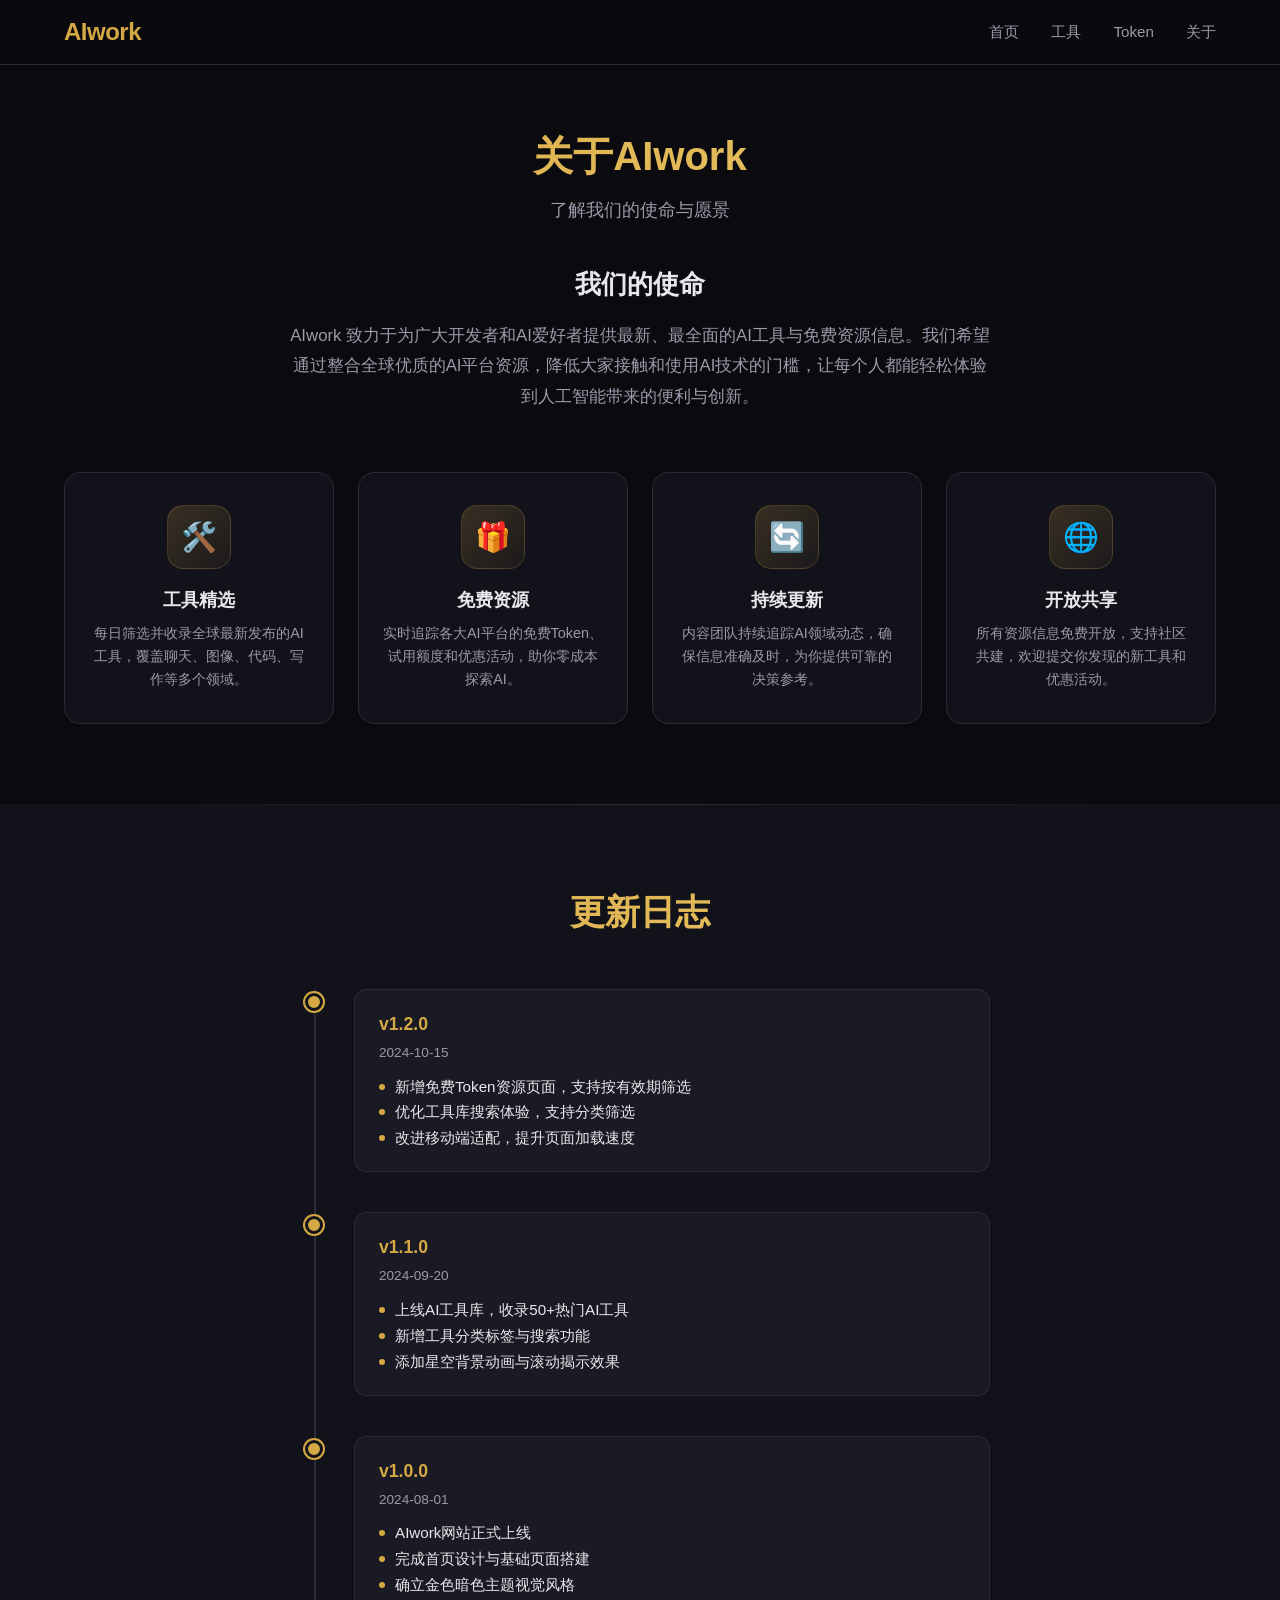
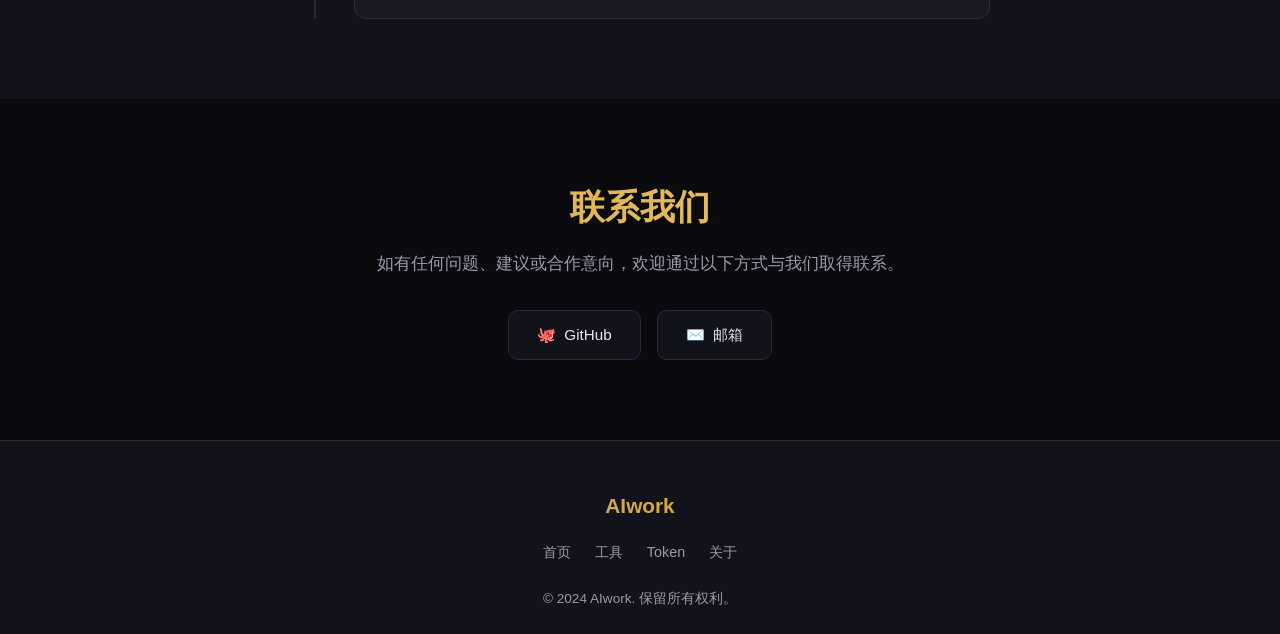
==== about.html @ b0764647 "feat: 初始化新仓库 Co-authored-by: traeagent <traeagent@users.noreply.github.com>" ====
<!DOCTYPE html>
<html lang="zh-CN">
<head>
  <meta charset="UTF-8">
  <meta name="viewport" content="width=device-width, initial-scale=1.0">
  <title>关于 - AIwork</title>
  <link rel="stylesheet" href="./css/style.css">
  <style>
    .about-page {
      padding-top: 64px;
      min-height: 100vh;
    }

    .about-header {
      padding: 60px 0 40px;
      text-align: center;
    }

    .about-header h1 {
      font-size: 2.5rem;
      font-weight: 700;
      margin-bottom: 8px;
      background: linear-gradient(135deg, var(--color-gold), var(--color-gold-light));
      -webkit-background-clip: text;
      -webkit-text-fill-color: transparent;
      background-clip: text;
    }

    .about-header p {
      color: var(--color-text-muted);
      font-size: 1.1rem;
    }

    .about-intro {
      padding-bottom: 80px;
    }

    .about-mission {
      text-align: center;
      max-width: 700px;
      margin: 0 auto 60px;
    }

    .about-mission h2 {
      font-size: 1.6rem;
      font-weight: 700;
      color: var(--color-text);
      margin-bottom: 16px;
    }

    .about-mission p {
      color: var(--color-text-muted);
      font-size: 1.05rem;
      line-height: 1.8;
    }

    .features-grid {
      display: grid;
      grid-template-columns: repeat(auto-fit, minmax(260px, 1fr));
      gap: 24px;
    }

    .feature-card {
      background: var(--color-surface);
      border: 1px solid var(--color-border);
      border-radius: 16px;
      padding: 32px 24px;
      text-align: center;
      transition: var(--transition);
    }

    .feature-card:hover {
      border-color: var(--color-gold);
      transform: translateY(-4px);
    }

    .feature-icon {
      width: 64px;
      height: 64px;
      border-radius: 16px;
      background: linear-gradient(135deg, rgba(212, 168, 67, 0.2), rgba(212, 168, 67, 0.05));
      display: flex;
      align-items: center;
      justify-content: center;
      font-size: 1.8rem;
      margin: 0 auto 16px;
      border: 1px solid rgba(212, 168, 67, 0.2);
    }

    .feature-title {
      font-size: 1.15rem;
      font-weight: 700;
      color: var(--color-text);
      margin-bottom: 8px;
    }

    .feature-desc {
      font-size: 0.9rem;
      color: var(--color-text-muted);
      line-height: 1.6;
    }

    .changelog-section {
      padding: 80px 0;
      background: var(--color-surface);
      position: relative;
    }

    .changelog-section::before {
      content: '';
      position: absolute;
      top: 0;
      left: 50%;
      transform: translateX(-50%);
      width: 80%;
      height: 1px;
      background: linear-gradient(90deg, transparent, var(--color-border), transparent);
    }

    .changelog-title {
      font-size: 2.2rem;
      font-weight: 700;
      text-align: center;
      margin-bottom: 48px;
      background: linear-gradient(135deg, var(--color-gold), var(--color-gold-light));
      -webkit-background-clip: text;
      -webkit-text-fill-color: transparent;
      background-clip: text;
    }

    .timeline {
      position: relative;
      max-width: 700px;
      margin: 0 auto;
    }

    .timeline::before {
      content: '';
      position: absolute;
      left: 24px;
      top: 0;
      bottom: 0;
      width: 2px;
      background: var(--color-border);
    }

    .timeline-item {
      position: relative;
      padding-left: 64px;
      padding-bottom: 40px;
    }

    .timeline-item:last-child {
      padding-bottom: 0;
    }

    .timeline-dot {
      position: absolute;
      left: 15px;
      top: 4px;
      width: 18px;
      height: 18px;
      border-radius: 50%;
      background: var(--color-gold);
      border: 3px solid var(--color-surface);
      box-shadow: 0 0 0 2px var(--color-gold);
    }

    .timeline-content {
      background: var(--color-surface-light);
      border: 1px solid var(--color-border);
      border-radius: 12px;
      padding: 20px 24px;
    }

    .timeline-version {
      font-size: 1.1rem;
      font-weight: 700;
      color: var(--color-gold);
      margin-bottom: 4px;
    }

    .timeline-date {
      font-size: 0.85rem;
      color: var(--color-text-muted);
      margin-bottom: 10px;
    }

    .timeline-list {
      list-style: none;
      padding: 0;
      margin: 0;
    }

    .timeline-list li {
      position: relative;
      padding-left: 16px;
      font-size: 0.95rem;
      color: var(--color-text);
      line-height: 1.7;
    }

    .timeline-list li::before {
      content: '';
      position: absolute;
      left: 0;
      top: 10px;
      width: 6px;
      height: 6px;
      border-radius: 50%;
      background: var(--color-gold);
    }

    .contact-section {
      padding: 80px 0;
      text-align: center;
    }

    .contact-section h2 {
      font-size: 2.2rem;
      font-weight: 700;
      margin-bottom: 16px;
      background: linear-gradient(135deg, var(--color-gold), var(--color-gold-light));
      -webkit-background-clip: text;
      -webkit-text-fill-color: transparent;
      background-clip: text;
    }

    .contact-section p {
      color: var(--color-text-muted);
      font-size: 1.05rem;
      margin-bottom: 32px;
    }

    .contact-links {
      display: flex;
      gap: 16px;
      justify-content: center;
      flex-wrap: wrap;
    }

    .contact-link {
      display: inline-flex;
      align-items: center;
      gap: 8px;
      padding: 12px 28px;
      border-radius: 10px;
      border: 1px solid var(--color-border);
      background: var(--color-surface);
      color: var(--color-text);
      font-size: 0.95rem;
      font-weight: 500;
      text-decoration: none;
      transition: var(--transition);
    }

    .contact-link:hover {
      border-color: var(--color-gold);
      color: var(--color-gold);
      transform: translateY(-2px);
    }

    @media (max-width: 768px) {
      .about-header h1 {
        font-size: 2rem;
      }

      .about-header p {
        font-size: 1rem;
      }

      .about-mission h2 {
        font-size: 1.4rem;
      }

      .features-grid {
        grid-template-columns: 1fr;
      }

      .timeline::before {
        left: 16px;
      }

      .timeline-item {
        padding-left: 48px;
      }

      .timeline-dot {
        left: 7px;
      }

      .changelog-title,
      .contact-section h2 {
        font-size: 1.8rem;
      }

      .contact-link {
        padding: 10px 20px;
        font-size: 0.9rem;
      }
    }

    @media (max-width: 480px) {
      .about-header h1 {
        font-size: 1.7rem;
      }

      .timeline-content {
        padding: 16px 18px;
      }

      .timeline-list li {
        font-size: 0.9rem;
      }
    }
  </style>
</head>
<body>
  <nav class="navbar">
    <div class="container">
      <a href="./index.html" class="navbar-brand">AIwork</a>
      <button class="navbar-toggle" aria-label="切换导航">☰</button>
      <ul class="navbar-nav">
        <li><a href="./index.html">首页</a></li>
        <li><a href="./tools.html">工具</a></li>
        <li><a href="./tokens.html">Token</a></li>
        <li><a href="./about.html">关于</a></li>
      </ul>
    </div>
  </nav>

  <main class="about-page">
    <div class="container">
      <div class="about-header">
        <h1>关于AIwork</h1>
        <p>了解我们的使命与愿景</p>
      </div>

      <div class="about-intro">
        <div class="about-mission">
          <h2>我们的使命</h2>
          <p>AIwork 致力于为广大开发者和AI爱好者提供最新、最全面的AI工具与免费资源信息。我们希望通过整合全球优质的AI平台资源，降低大家接触和使用AI技术的门槛，让每个人都能轻松体验到人工智能带来的便利与创新。</p>
        </div>

        <div class="features-grid">
          <div class="feature-card">
            <div class="feature-icon">🛠️</div>
            <h3 class="feature-title">工具精选</h3>
            <p class="feature-desc">每日筛选并收录全球最新发布的AI工具，覆盖聊天、图像、代码、写作等多个领域。</p>
          </div>
          <div class="feature-card">
            <div class="feature-icon">🎁</div>
            <h3 class="feature-title">免费资源</h3>
            <p class="feature-desc">实时追踪各大AI平台的免费Token、试用额度和优惠活动，助你零成本探索AI。</p>
          </div>
          <div class="feature-card">
            <div class="feature-icon">🔄</div>
            <h3 class="feature-title">持续更新</h3>
            <p class="feature-desc">内容团队持续追踪AI领域动态，确保信息准确及时，为你提供可靠的决策参考。</p>
          </div>
          <div class="feature-card">
            <div class="feature-icon">🌐</div>
            <h3 class="feature-title">开放共享</h3>
            <p class="feature-desc">所有资源信息免费开放，支持社区共建，欢迎提交你发现的新工具和优惠活动。</p>
          </div>
        </div>
      </div>
    </div>

    <section class="changelog-section">
      <div class="container">
        <h2 class="changelog-title">更新日志</h2>
        <div class="timeline">
          <div class="timeline-item">
            <div class="timeline-dot"></div>
            <div class="timeline-content">
              <div class="timeline-version">v1.2.0</div>
              <div class="timeline-date">2024-10-15</div>
              <ul class="timeline-list">
                <li>新增免费Token资源页面，支持按有效期筛选</li>
                <li>优化工具库搜索体验，支持分类筛选</li>
                <li>改进移动端适配，提升页面加载速度</li>
              </ul>
            </div>
          </div>
          <div class="timeline-item">
            <div class="timeline-dot"></div>
            <div class="timeline-content">
              <div class="timeline-version">v1.1.0</div>
              <div class="timeline-date">2024-09-20</div>
              <ul class="timeline-list">
                <li>上线AI工具库，收录50+热门AI工具</li>
                <li>新增工具分类标签与搜索功能</li>
                <li>添加星空背景动画与滚动揭示效果</li>
              </ul>
            </div>
          </div>
          <div class="timeline-item">
            <div class="timeline-dot"></div>
            <div class="timeline-content">
              <div class="timeline-version">v1.0.0</div>
              <div class="timeline-date">2024-08-01</div>
              <ul class="timeline-list">
                <li>AIwork网站正式上线</li>
                <li>完成首页设计与基础页面搭建</li>
                <li>确立金色暗色主题视觉风格</li>
              </ul>
            </div>
          </div>
        </div>
      </div>
    </section>

    <section class="contact-section">
      <div class="container">
        <h2>联系我们</h2>
        <p>如有任何问题、建议或合作意向，欢迎通过以下方式与我们取得联系。</p>
        <div class="contact-links">
          <a href="https://github.com/aiwork" target="_blank" rel="noopener noreferrer" class="contact-link">
            <span>🐙</span> GitHub
          </a>
          <a href="mailto:hello@aiwork.dev" class="contact-link">
            <span>✉️</span> 邮箱
          </a>
        </div>
      </div>
    </section>
  </main>

  <footer class="footer">
    <div class="container">
      <div class="footer-brand">AIwork</div>
      <ul class="footer-links">
        <li><a href="./index.html">首页</a></li>
        <li><a href="./tools.html">工具</a></li>
        <li><a href="./tokens.html">Token</a></li>
        <li><a href="./about.html">关于</a></li>
      </ul>
      <p class="footer-copy">&copy; 2024 AIwork. 保留所有权利。</p>
    </div>
  </footer>

  <script src="./js/main.js"></script>
</body>
</html>
---- css/style.css ----
:root {
  --color-bg: #0a0a0f;
  --color-surface: #12121a;
  --color-surface-light: #1a1a25;
  --color-gold: #d4a843;
  --color-gold-light: #f0c96a;
  --color-gold-dark: #b08d33;
  --color-text: #e8e8ec;
  --color-text-muted: #9a9aaa;
  --color-border: #2a2a3a;
  --color-border-hover: #d4a843;
  --font-main: -apple-system, BlinkMacSystemFont, "Segoe UI", Roboto, "Helvetica Neue", Arial, sans-serif;
  --transition: all 0.3s ease;
}

* {
  margin: 0;
  padding: 0;
  box-sizing: border-box;
}

html {
  scroll-behavior: smooth;
}

body {
  font-family: var(--font-main);
  background-color: var(--color-bg);
  color: var(--color-text);
  line-height: 1.6;
  overflow-x: hidden;
}

a {
  color: var(--color-gold);
  text-decoration: none;
  transition: var(--transition);
}

a:hover {
  color: var(--color-gold-light);
}

.container {
  max-width: 1200px;
  margin: 0 auto;
  padding: 0 24px;
}

.navbar {
  position: fixed;
  top: 0;
  left: 0;
  right: 0;
  z-index: 1000;
  background: rgba(10, 10, 15, 0.85);
  backdrop-filter: blur(12px);
  border-bottom: 1px solid var(--color-border);
  transition: var(--transition);
}

.navbar .container {
  display: flex;
  align-items: center;
  justify-content: space-between;
  height: 64px;
}

.navbar-brand {
  font-size: 1.5rem;
  font-weight: 700;
  color: var(--color-gold);
  letter-spacing: -0.5px;
}

.navbar-toggle {
  display: none;
  background: none;
  border: none;
  color: var(--color-gold);
  font-size: 1.5rem;
  cursor: pointer;
  padding: 4px;
}

.navbar-nav {
  display: flex;
  gap: 32px;
  list-style: none;
}

.navbar-nav a {
  color: var(--color-text-muted);
  font-size: 0.95rem;
  font-weight: 500;
  position: relative;
}

.navbar-nav a:hover,
.navbar-nav a.active {
  color: var(--color-gold);
}

.navbar-nav a::after {
  content: '';
  position: absolute;
  bottom: -4px;
  left: 0;
  width: 0;
  height: 2px;
  background: var(--color-gold);
  transition: var(--transition);
}

.navbar-nav a:hover::after,
.navbar-nav a.active::after {
  width: 100%;
}

.btn {
  display: inline-flex;
  align-items: center;
  justify-content: center;
  padding: 12px 28px;
  font-size: 1rem;
  font-weight: 600;
  border-radius: 8px;
  border: none;
  cursor: pointer;
  transition: var(--transition);
  text-decoration: none;
}

.btn-primary {
  background: linear-gradient(135deg, var(--color-gold), var(--color-gold-dark));
  color: #fff;
  box-shadow: 0 4px 16px rgba(212, 168, 67, 0.3);
}

.btn-primary:hover {
  background: linear-gradient(135deg, var(--color-gold-light), var(--color-gold));
  box-shadow: 0 6px 24px rgba(212, 168, 67, 0.5);
  transform: translateY(-2px);
  color: #fff;
}

.btn-outline {
  background: transparent;
  color: var(--color-gold);
  border: 2px solid var(--color-gold);
}

.btn-outline:hover {
  background: var(--color-gold);
  color: var(--color-bg);
  transform: translateY(-2px);
}

.section-title {
  font-size: 2.2rem;
  font-weight: 700;
  text-align: center;
  margin-bottom: 48px;
  background: linear-gradient(135deg, var(--color-gold), var(--color-gold-light));
  -webkit-background-clip: text;
  -webkit-text-fill-color: transparent;
  background-clip: text;
}

.section {
  padding: 100px 0;
  position: relative;
}

.section::before {
  content: '';
  position: absolute;
  top: 0;
  left: 50%;
  transform: translateX(-50%);
  width: 80%;
  height: 1px;
  background: linear-gradient(90deg, transparent, var(--color-border), transparent);
}

.footer {
  background: var(--color-surface);
  border-top: 1px solid var(--color-border);
  padding: 48px 0 24px;
}

.footer .container {
  display: flex;
  flex-direction: column;
  align-items: center;
  gap: 16px;
}

.footer-brand {
  font-size: 1.3rem;
  font-weight: 700;
  color: var(--color-gold);
}

.footer-links {
  display: flex;
  gap: 24px;
  list-style: none;
}

.footer-links a {
  color: var(--color-text-muted);
  font-size: 0.9rem;
}

.footer-links a:hover {
  color: var(--color-gold);
}

.footer-copy {
  color: var(--color-text-muted);
  font-size: 0.85rem;
  margin-top: 8px;
}

.scroll-reveal {
  opacity: 0;
  transform: translateY(40px);
  transition: opacity 0.8s ease, transform 0.8s ease;
}

.scroll-reveal.visible {
  opacity: 1;
  transform: translateY(0);
}

.fade-in {
  animation: fadeIn 0.6s ease forwards;
}

@keyframes fadeIn {
  from {
    opacity: 0;
    transform: translateY(20px);
  }
  to {
    opacity: 1;
    transform: translateY(0);
  }
}

.skeleton {
  background: linear-gradient(90deg, var(--color-surface) 25%, var(--color-surface-light) 50%, var(--color-surface) 75%);
  background-size: 200% 100%;
  animation: skeleton-loading 1.5s ease-in-out infinite;
  border-radius: 8px;
}

@keyframes skeleton-loading {
  0% {
    background-position: 200% 0;
  }
  100% {
    background-position: -200% 0;
  }
}

.skeleton-card {
  background: var(--color-surface);
  border: 1px solid var(--color-border);
  border-radius: 16px;
  padding: 28px;
}

.skeleton-icon {
  width: 56px;
  height: 56px;
  border-radius: 14px;
  margin-bottom: 16px;
}

.skeleton-title {
  width: 60%;
  height: 20px;
  margin-bottom: 12px;
}

.skeleton-text {
  width: 100%;
  height: 14px;
  margin-bottom: 8px;
}

.skeleton-text.short {
  width: 40%;
}

@media (max-width: 768px) {
  .navbar .container {
    flex-wrap: wrap;
    height: auto;
    padding: 12px 24px;
  }

  .navbar-brand {
    flex: 1;
  }

  .navbar-toggle {
    display: block;
  }

  .navbar-nav {
    display: none;
    width: 100%;
    flex-direction: column;
    gap: 0;
    margin-top: 12px;
    padding-top: 12px;
    border-top: 1px solid var(--color-border);
  }

  .navbar-nav.open {
    display: flex;
  }

  .navbar-nav li {
    width: 100%;
  }

  .navbar-nav a {
    display: block;
    padding: 12px 0;
    font-size: 1rem;
  }

  .navbar-nav a::after {
    display: none;
  }

  .section-title {
    font-size: 1.8rem;
  }

  .section {
    padding: 60px 0;
  }

  .footer-links {
    flex-wrap: wrap;
    justify-content: center;
  }
}
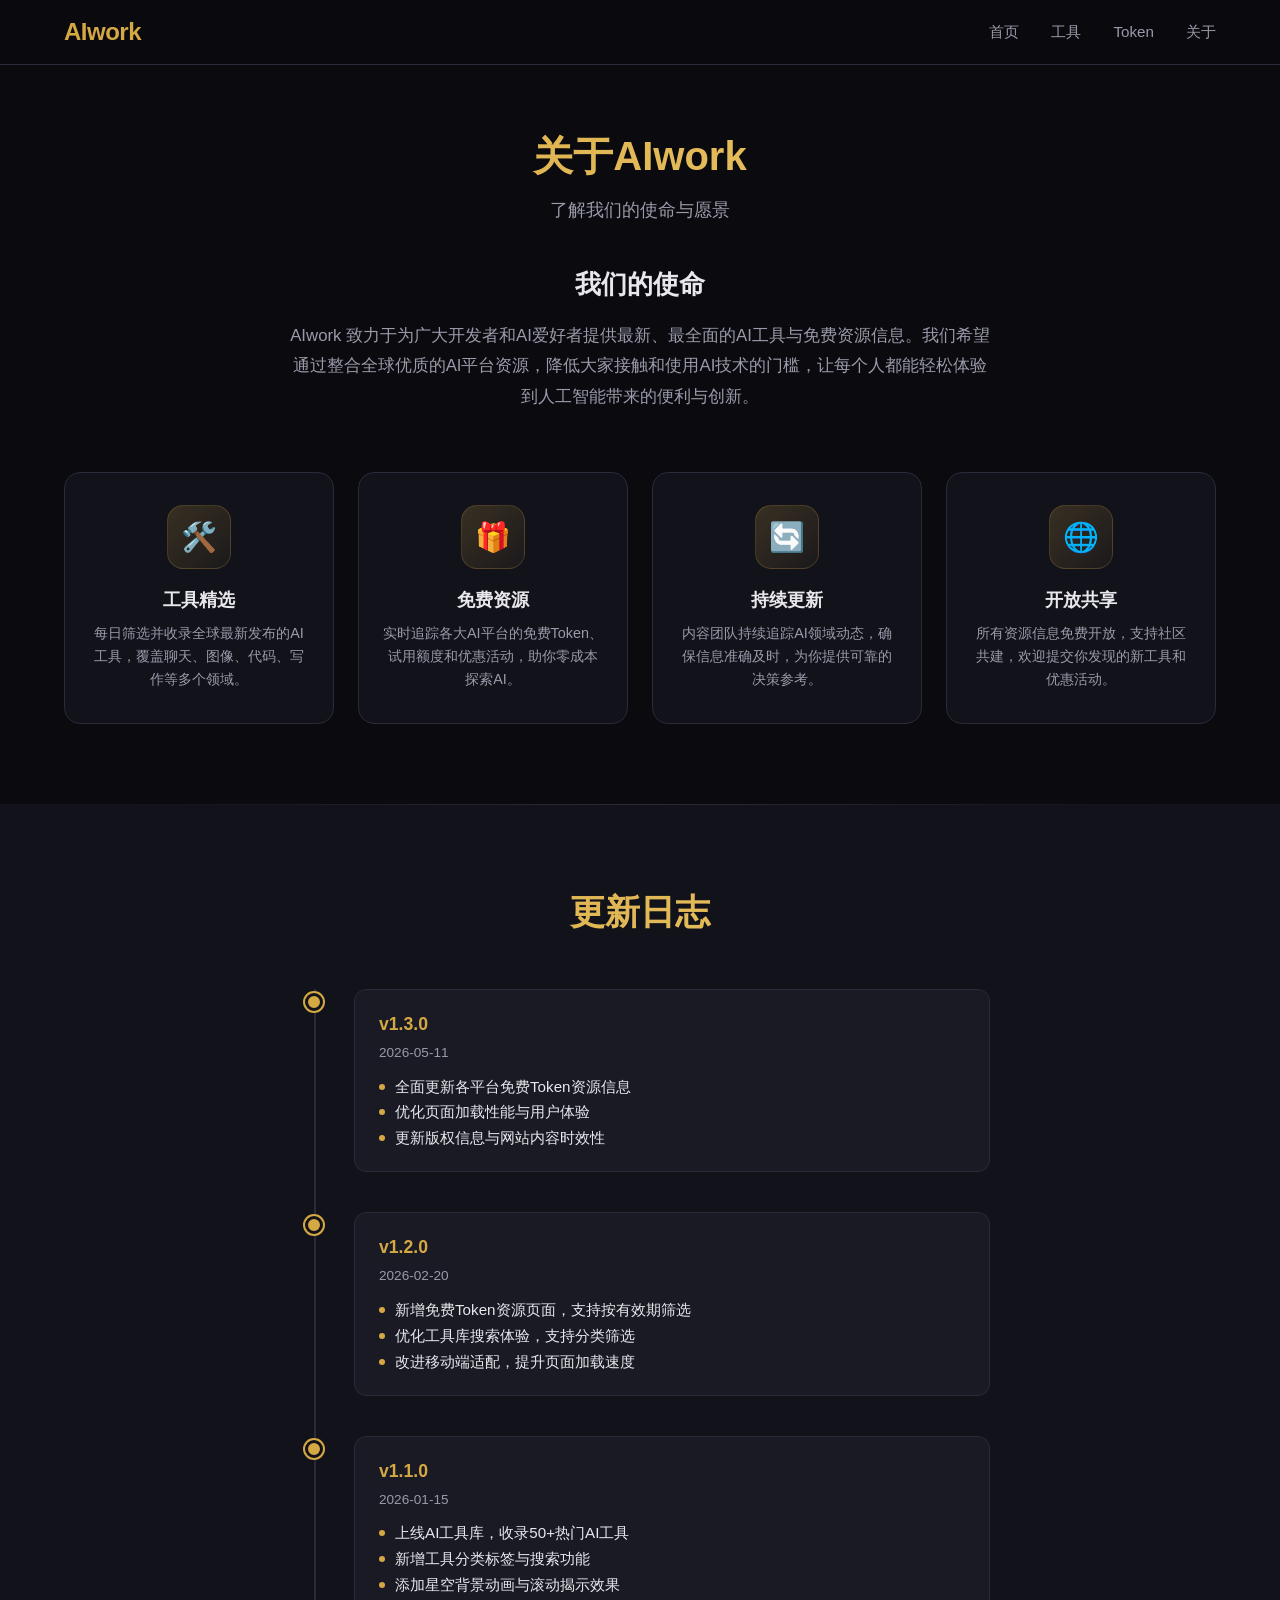
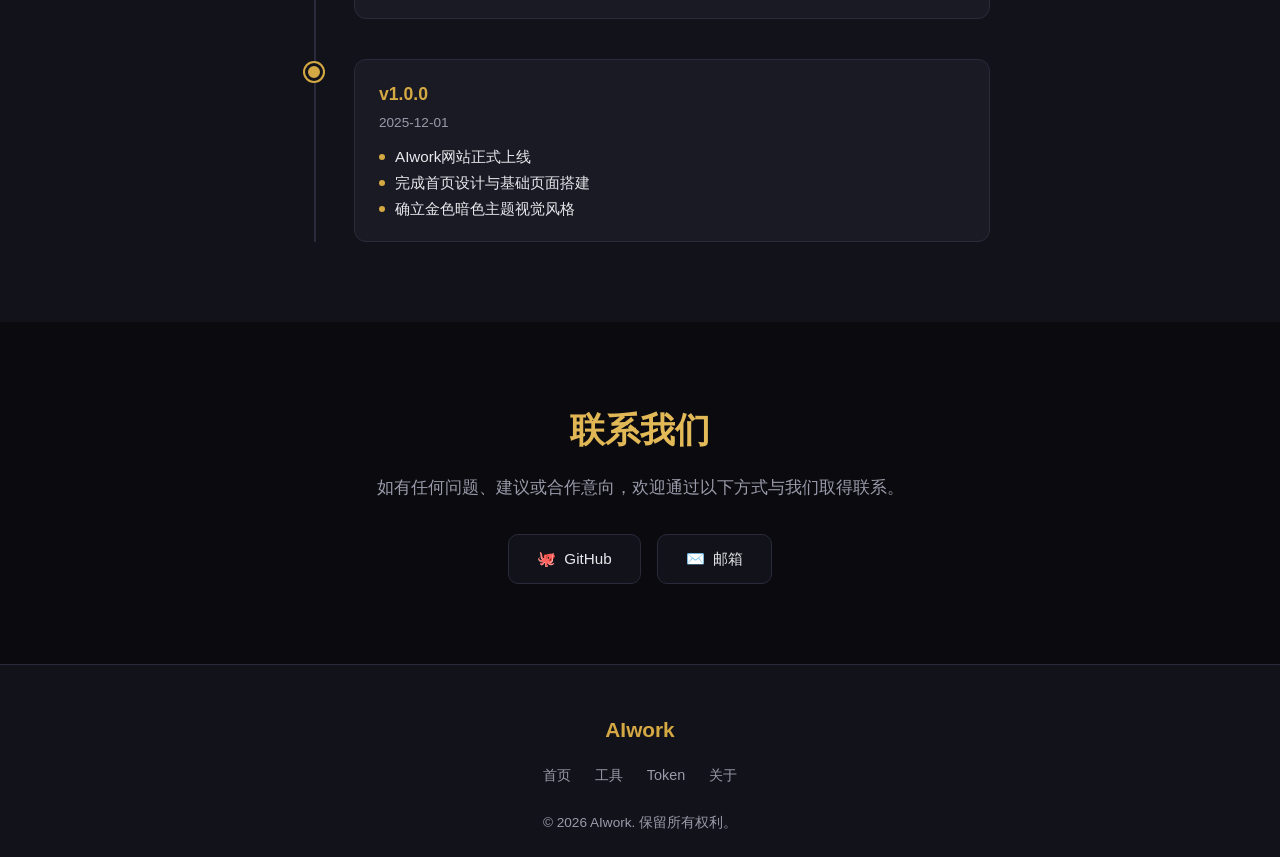
==== commit 422fd436: "feat: 初始化新仓库 Co-authored-by: traeagent <traeagent@users.noreply.github.com>" ====
--- a/about.html
+++ b/about.html
@@ -374,8 +374,20 @@
           <div class="timeline-item">
             <div class="timeline-dot"></div>
             <div class="timeline-content">
+              <div class="timeline-version">v1.3.0</div>
+              <div class="timeline-date">2026-05-11</div>
+              <ul class="timeline-list">
+                <li>全面更新各平台免费Token资源信息</li>
+                <li>优化页面加载性能与用户体验</li>
+                <li>更新版权信息与网站内容时效性</li>
+              </ul>
+            </div>
+          </div>
+          <div class="timeline-item">
+            <div class="timeline-dot"></div>
+            <div class="timeline-content">
               <div class="timeline-version">v1.2.0</div>
-              <div class="timeline-date">2024-10-15</div>
+              <div class="timeline-date">2026-02-20</div>
               <ul class="timeline-list">
                 <li>新增免费Token资源页面，支持按有效期筛选</li>
                 <li>优化工具库搜索体验，支持分类筛选</li>
@@ -387,7 +399,7 @@
             <div class="timeline-dot"></div>
             <div class="timeline-content">
               <div class="timeline-version">v1.1.0</div>
-              <div class="timeline-date">2024-09-20</div>
+              <div class="timeline-date">2026-01-15</div>
               <ul class="timeline-list">
                 <li>上线AI工具库，收录50+热门AI工具</li>
                 <li>新增工具分类标签与搜索功能</li>
@@ -399,7 +411,7 @@
             <div class="timeline-dot"></div>
             <div class="timeline-content">
               <div class="timeline-version">v1.0.0</div>
-              <div class="timeline-date">2024-08-01</div>
+              <div class="timeline-date">2025-12-01</div>
               <ul class="timeline-list">
                 <li>AIwork网站正式上线</li>
                 <li>完成首页设计与基础页面搭建</li>
@@ -436,7 +448,7 @@
         <li><a href="./tokens.html">Token</a></li>
         <li><a href="./about.html">关于</a></li>
       </ul>
-      <p class="footer-copy">&copy; 2024 AIwork. 保留所有权利。</p>
+      <p class="footer-copy">&copy; 2026 AIwork. 保留所有权利。</p>
     </div>
   </footer>
 
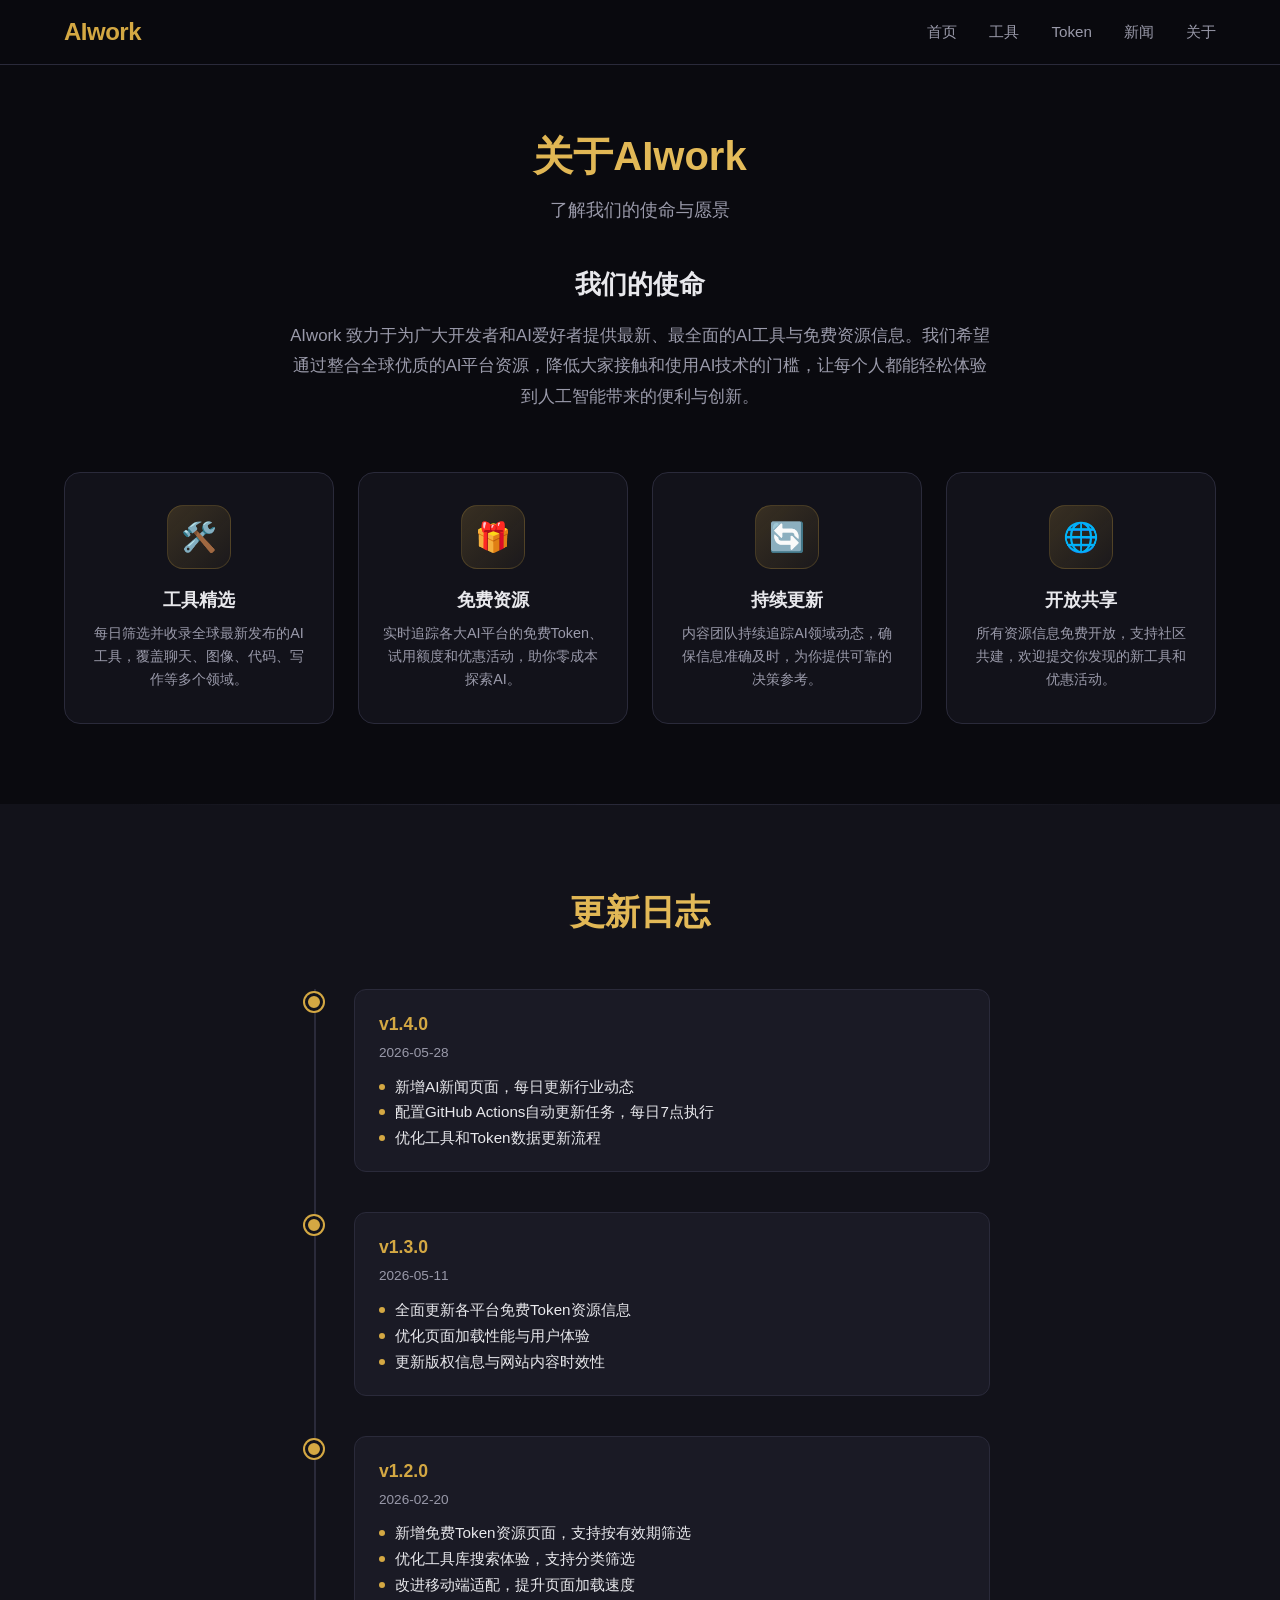
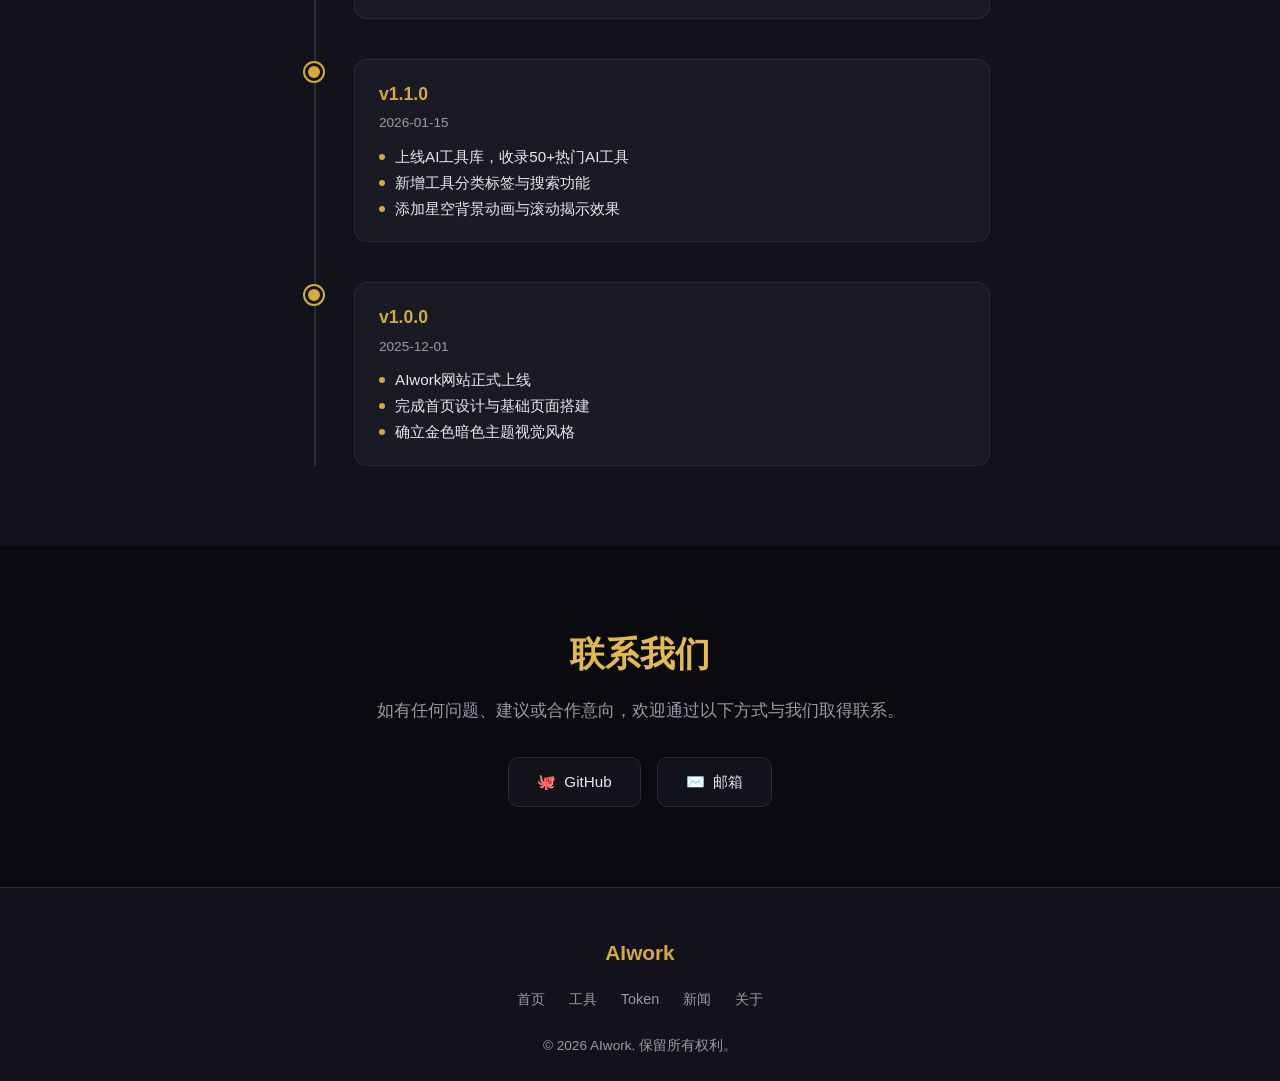
==== commit c0eea8bf: "feat: 自动化AI工具与技术新闻更新 Co-authored-by: traeagent <traeagent@users.noreply.github.com>" ====
--- a/about.html
+++ b/about.html
@@ -324,6 +324,7 @@
         <li><a href="./index.html">首页</a></li>
         <li><a href="./tools.html">工具</a></li>
         <li><a href="./tokens.html">Token</a></li>
+        <li><a href="./news.html">新闻</a></li>
         <li><a href="./about.html">关于</a></li>
       </ul>
     </div>
@@ -371,6 +372,18 @@
       <div class="container">
         <h2 class="changelog-title">更新日志</h2>
         <div class="timeline">
+          <div class="timeline-item">
+            <div class="timeline-dot"></div>
+            <div class="timeline-content">
+              <div class="timeline-version">v1.4.0</div>
+              <div class="timeline-date">2026-05-28</div>
+              <ul class="timeline-list">
+                <li>新增AI新闻页面，每日更新行业动态</li>
+                <li>配置GitHub Actions自动更新任务，每日7点执行</li>
+                <li>优化工具和Token数据更新流程</li>
+              </ul>
+            </div>
+          </div>
           <div class="timeline-item">
             <div class="timeline-dot"></div>
             <div class="timeline-content">
@@ -446,6 +459,7 @@
         <li><a href="./index.html">首页</a></li>
         <li><a href="./tools.html">工具</a></li>
         <li><a href="./tokens.html">Token</a></li>
+        <li><a href="./news.html">新闻</a></li>
         <li><a href="./about.html">关于</a></li>
       </ul>
       <p class="footer-copy">&copy; 2026 AIwork. 保留所有权利。</p>
